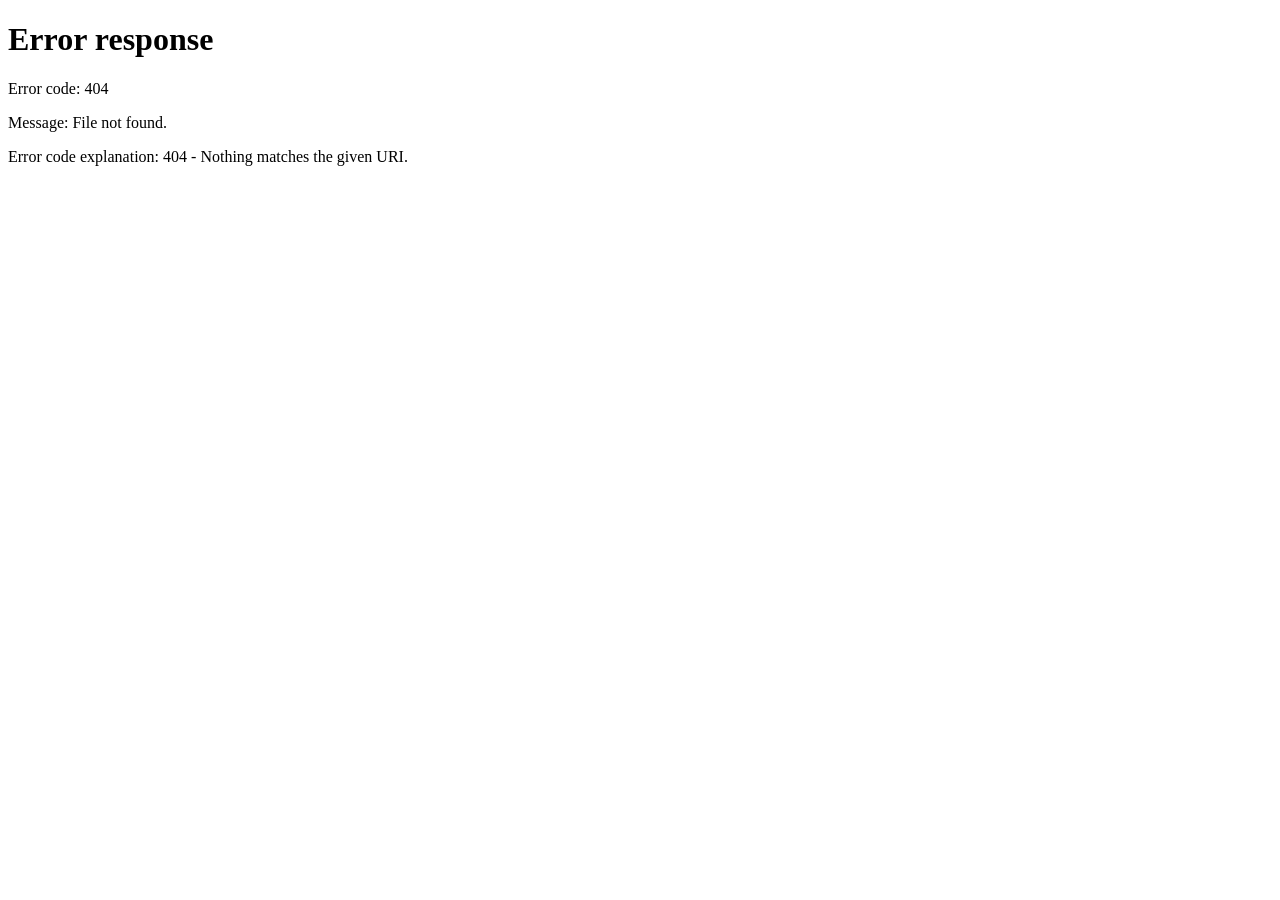
==== index.html @ 54b3a027 "Add HTML redirect to fich-lite index page" ====
<!DOCTYPE html>
<html>
  <head>
    <meta http-equiv="refresh" content="0; url=./fich-lite/index.html" />
  </head>
  <body>
    <p>Redirecting to <a href="./fich-lite/index.html">site</a>...</p>
  </body>
</html>
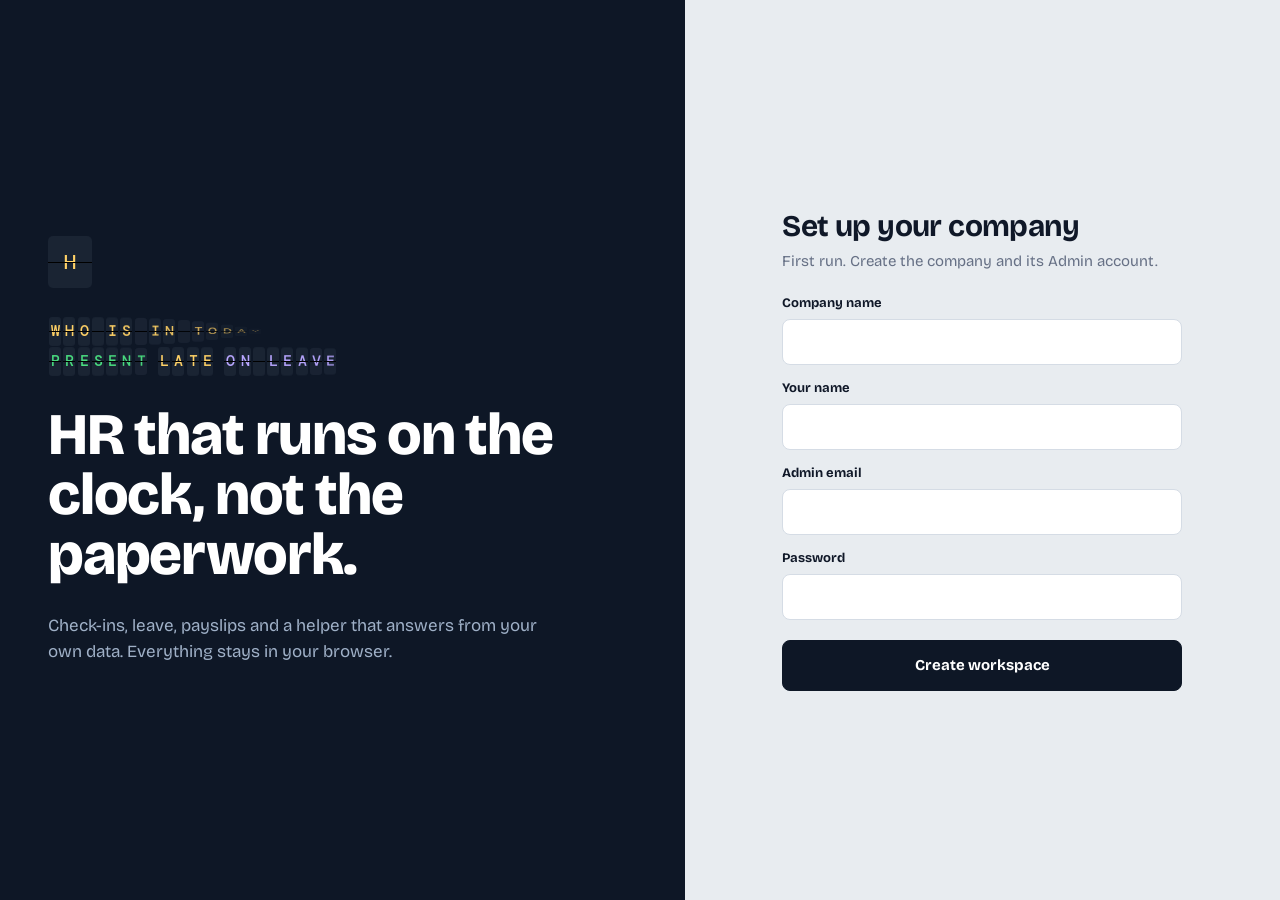
==== commit 2938eaeb: "Update redirect URL in index.html" ====
--- a/index.html
+++ b/index.html
@@ -1,9 +1,9 @@
 <!DOCTYPE html>
 <html>
   <head>
-    <meta http-equiv="refresh" content="0; url=./fich-lite/index.html" />
+    <meta http-equiv="refresh" content="0; url=./hcm-lite/index.html" />
   </head>
   <body>
-    <p>Redirecting to <a href="./fich-lite/index.html">site</a>...</p>
+    <p>Redirecting to <a href="./hcm-lite/index.html">site</a>...</p>
   </body>
 </html>
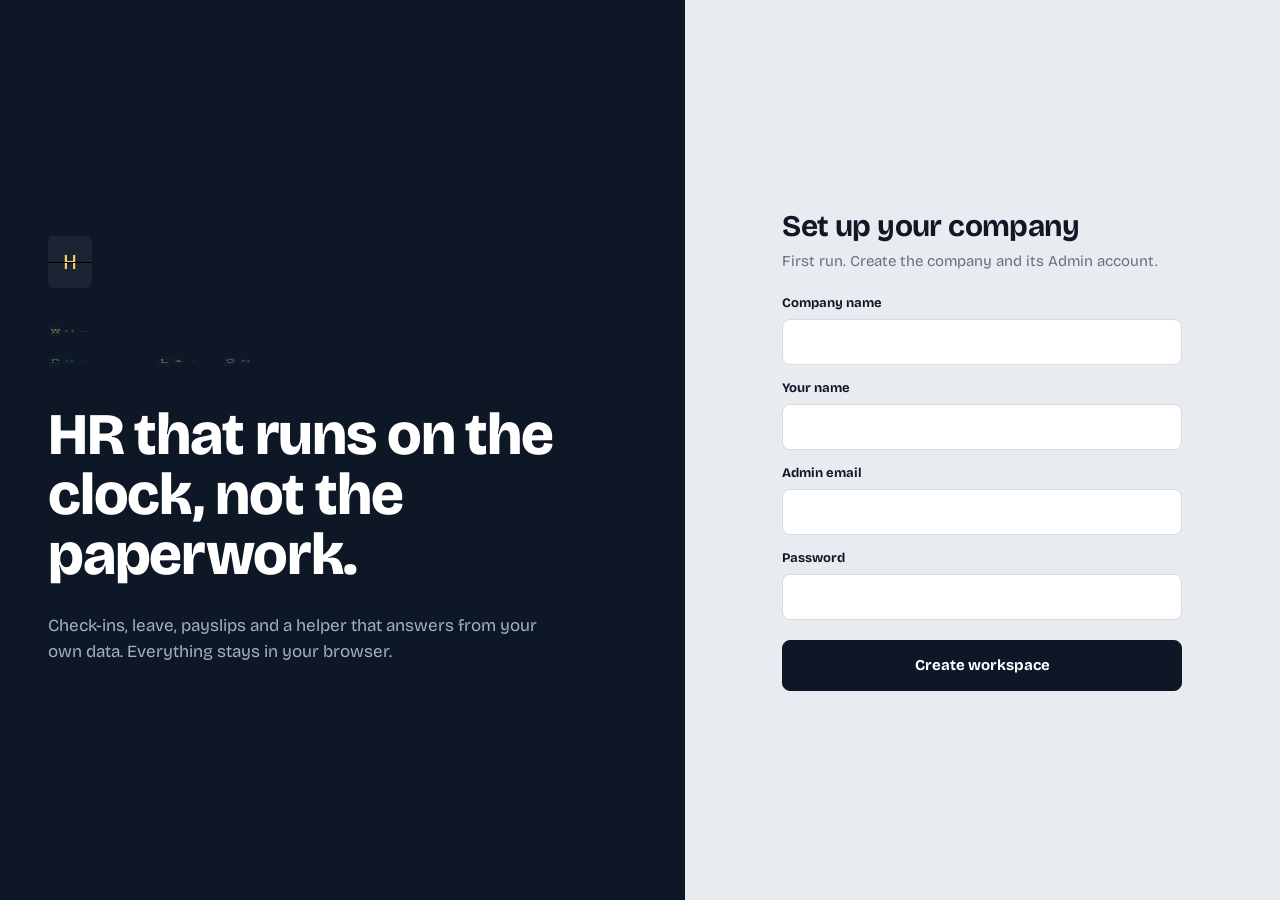
==== commit 0639d714: "Fix HTML formatting in index.html" ====
--- a/index.html
+++ b/index.html
@@ -6,4 +6,5 @@
   <body>
     <p>Redirecting to <a href="./hcm-lite/index.html">site</a>...</p>
   </body>
+  
 </html>
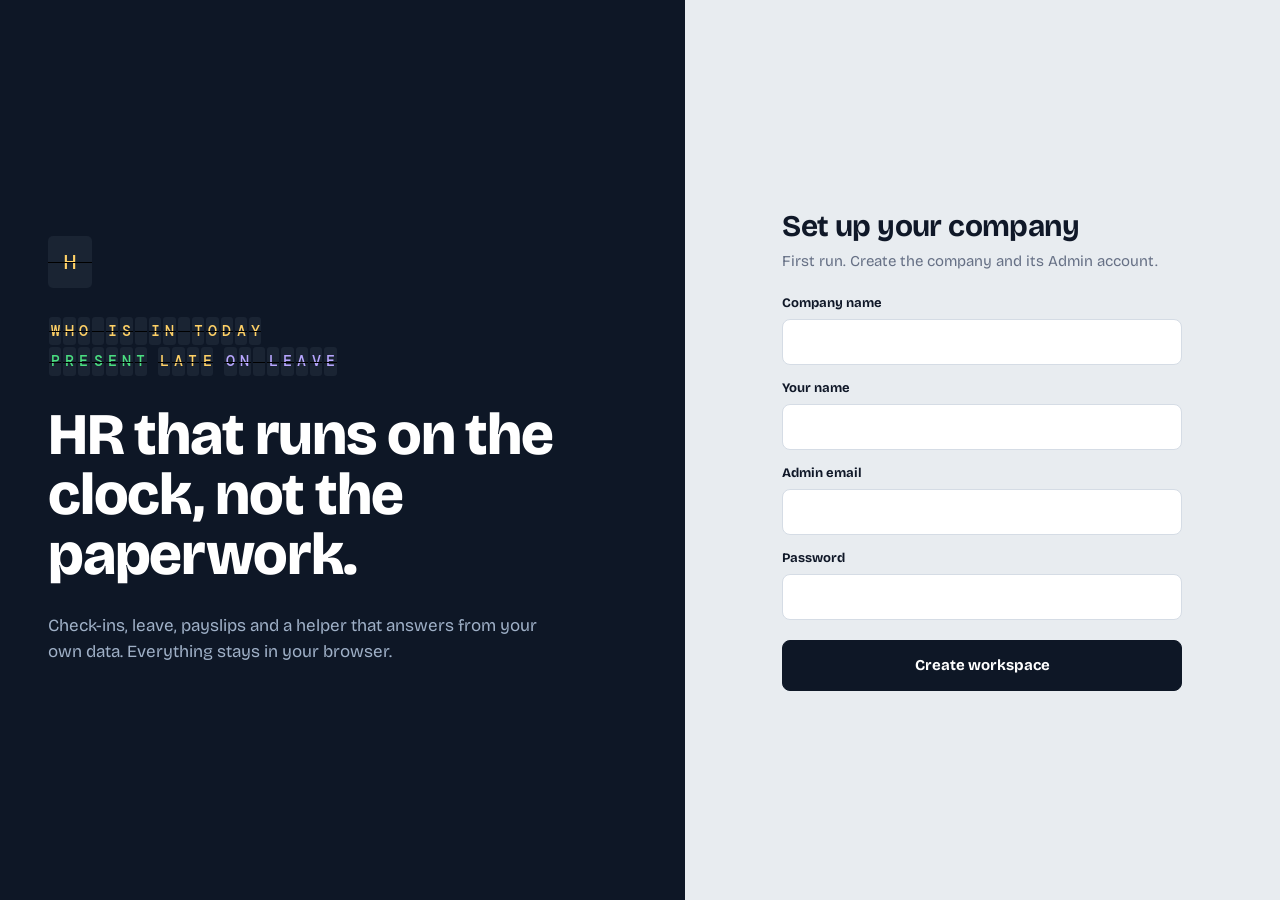
==== commit 27d77ee5: "Add files via upload" ====
--- a/index.html
+++ b/index.html
@@ -1,10 +1,3 @@
-<!DOCTYPE html>
-<html>
-  <head>
-    <meta http-equiv="refresh" content="0; url=./hcm-lite/index.html" />
-  </head>
-  <body>
-    <p>Redirecting to <a href="./hcm-lite/index.html">site</a>...</p>
-  </body>
-  
-</html>
+<!doctype html><html lang="en"><head><meta charset="utf-8"><meta name="viewport" content="width=device-width,initial-scale=1"><title>HCM Lite</title><link rel="preconnect" href="https://fonts.googleapis.com"><link href="https://fonts.googleapis.com/css2?family=Bricolage+Grotesque:wght@400;600;800&family=DM+Mono:wght@400;500&display=swap" rel="stylesheet"><link rel="stylesheet" href="css/style.css"></head>
+<body data-page="index"><div class="auth"><section class="hero"><div class="logo" style="width:44px;height:52px">H</div><div id="board"></div><h1>HR that runs on the clock, not the paperwork.</h1><p>Check-ins, leave, payslips and a helper that answers from your own data. Everything stays in your browser.</p></section><section class="formw"><div id="authbox"></div></section></div>
+<script src="js/storage.js"></script><script src="js/ui.js"></script><script src="js/auth.js"></script></body></html>
--- a/css/style.css
+++ b/css/style.css
@@ -0,0 +1,110 @@
+:root{--bg:#e8ecf0;--pn:#fff;--tx:#101828;--mut:#667085;--bd:#d5dce5;--ink:#0e1726;--a:#00a86b;--warn:#f5a524;--bad:#e5484d;--pur:#6e56cf;--blu:#2f6bff;--soft:#f3f5f8}
+[data-theme=dark]{--bg:#080d15;--pn:#111925;--tx:#eaf0f8;--mut:#8b98ad;--bd:#233044;--ink:#04070c;--soft:#172131}
+*{box-sizing:border-box;margin:0}
+body{font:15px/1.5 "Bricolage Grotesque",system-ui,sans-serif;color:var(--tx);background:var(--bg);min-height:100vh}
+h1,h2,h3{letter-spacing:-.02em;line-height:1.15}
+.mut,small{color:var(--mut)}
+button{font:inherit;cursor:pointer}
+:focus-visible{outline:3px solid var(--blu);outline-offset:2px}
+.layout{display:grid;grid-template-columns:250px 1fr;min-height:100vh}
+.side{background:var(--ink);color:#c9d3e2;padding:24px 14px;position:sticky;top:0;height:100vh;display:flex;flex-direction:column;gap:26px}
+.brand{display:flex;gap:12px;align-items:center;color:#fff;font-weight:800;font-size:19px;padding:0 8px}
+.brand small{display:block;font-weight:400;font-size:12px;color:#7d8ba1}
+.logo{width:36px;height:42px;background:#1a2433;border-radius:5px;display:grid;place-items:center;color:#ffd166;font:500 20px "DM Mono",monospace;position:relative}
+.logo::after{content:"";position:absolute;left:0;right:0;top:50%;height:1px;background:#000}
+.nav a{display:flex;gap:12px;align-items:center;padding:11px 12px;border-radius:8px;color:#9fb0c7;text-decoration:none;font-weight:600;margin-bottom:3px;border-left:3px solid transparent}
+.nav a svg{width:19px;height:19px;fill:none;stroke:currentColor;stroke-width:1.8;stroke-linecap:round;stroke-linejoin:round}
+.nav a:hover{background:#142034;color:#fff}
+.nav a.on{background:#16233a;color:#fff;border-left-color:var(--a)}
+.me{margin-top:auto;display:flex;gap:10px;align-items:center;padding:10px;background:#111c2d;border-radius:10px;color:#fff}
+.me small{display:block;color:#7d8ba1}
+.av{width:38px;height:38px;border-radius:50%;background:var(--a);color:#04210f;display:grid;place-items:center;font-weight:800;flex:none}
+.content{padding:28px 32px 80px;min-width:0}
+.top{display:flex;justify-content:space-between;align-items:flex-start;gap:16px;margin-bottom:24px;flex-wrap:wrap}
+.top h1{font-size:30px;font-weight:800}
+.tools{display:flex;gap:8px}
+.btn{border:1px solid var(--bd);background:var(--pn);color:var(--tx);padding:10px 16px;border-radius:8px;font-weight:700;transition:.15s;text-decoration:none;display:inline-block}
+.btn:hover{border-color:var(--tx)}
+.btn.pri{background:var(--ink);color:#fff;border-color:var(--ink)}
+[data-theme=dark] .btn.pri{background:var(--a);color:#04210f;border-color:var(--a)}
+.btn.ok{background:var(--a);color:#04210f;border-color:var(--a)}
+.btn.no{background:var(--bad);color:#fff;border-color:var(--bad)}
+.btn.sm{padding:6px 11px;font-size:13px}
+.btn.wide{width:100%;padding:13px;margin-top:6px}
+.btn:disabled{opacity:.4;cursor:not-allowed}
+.pn{background:var(--pn);border:1px solid var(--bd);border-radius:14px;padding:22px}
+.pn>h3{margin-bottom:14px;font-size:18px}
+.grid{display:grid;gap:16px}
+.stats{grid-template-columns:repeat(auto-fit,minmax(160px,1fr));margin-bottom:16px}
+.stat{background:var(--pn);border:1px solid var(--bd);border-radius:14px;padding:18px 20px;border-top:4px solid var(--c,var(--a))}
+.stat b{display:block;font-size:38px;font-weight:800;letter-spacing:-.04em;line-height:1.1}
+.stat span{color:var(--mut);font-weight:600;font-size:14px}
+.cols{display:grid;grid-template-columns:1.4fr 1fr;gap:16px;margin-bottom:16px}
+.board{background:var(--ink);border-radius:14px;padding:20px;color:#f5f7fa;font-family:"DM Mono",monospace;overflow-x:auto}
+.board h3{font:500 13px "DM Mono",monospace;color:#7d8ba1;margin-bottom:10px;letter-spacing:.08em}
+.brow{display:grid;grid-template-columns:2.2fr 1.3fr .9fr .9fr 1.2fr;gap:10px;padding:8px 0;border-bottom:1px solid #1b2739;align-items:center;min-width:560px}
+.brow.h span{color:#7d8ba1;font-size:12px}
+.fl{display:inline-block;background:#1a2433;color:#ffd166;min-width:.82em;text-align:center;padding:3px 1px;margin:1px;border-radius:3px;position:relative;font-weight:500;animation:flip .5s both;animation-delay:calc(var(--i)*22ms)}
+.fl::after{content:"";position:absolute;left:0;right:0;top:50%;height:1px;background:#000}
+.fl.g{color:#4ade80}.fl.r{color:#ff7a7f}.fl.p{color:#b8a6ff}.fl.w{color:#fff}.fl.b{color:#7eb0ff}
+.fl.big{font-size:44px;padding:8px 6px;min-width:1em;margin:2px}
+@keyframes flip{0%{transform:rotateX(-90deg);opacity:0}60%{opacity:1}100%{transform:none}}
+.bars{display:flex;align-items:flex-end;gap:12px;height:190px}
+.bar{flex:1;height:100%;display:flex;flex-direction:column;justify-content:flex-end;align-items:center;gap:4px}
+.bar span{width:100%;background:var(--ink);border-radius:6px 6px 2px 2px;min-height:4px;transform-origin:bottom;animation:grow .7s both}
+[data-theme=dark] .bar span{background:var(--a)}
+@keyframes grow{from{transform:scaleY(0)}}
+.hb{margin-bottom:14px}.hb div{display:flex;justify-content:space-between;font-weight:600;margin-bottom:5px}
+.hb i{display:block;height:10px;background:var(--soft);border-radius:9px;overflow:hidden}.hb i b{display:block;height:100%;background:var(--a);border-radius:9px;animation:wid .8s both}
+@keyframes wid{from{width:0}}
+table{width:100%;border-collapse:collapse}
+th{text-align:left;font-size:13px;color:var(--mut);padding:10px 14px;font-weight:600;white-space:nowrap}
+td{padding:12px 14px;border-top:1px solid var(--bd);vertical-align:middle}
+.tw{overflow-x:auto;padding:6px}
+.who{display:flex;gap:10px;align-items:center}.who .av{width:34px;height:34px;font-size:13px;background:var(--soft);color:var(--tx)}
+.b{padding:3px 10px;border-radius:6px;font-size:12px;font-weight:700;white-space:nowrap;background:var(--soft);color:var(--mut)}
+.b.present,.b.approved{background:#00a86b22;color:#0a8f5c}.b.late,.b.notin,.b.pending{background:#f5a52430;color:#b87400}.b.half{background:#ff7a1a26;color:#d4590a}.b.absent,.b.rejected{background:#e5484d22;color:#d02f35}.b.leave{background:#6e56cf24;color:#6e56cf}
+[data-theme=dark] .b.present,[data-theme=dark] .b.approved{color:#4ade80}[data-theme=dark] .b.late,[data-theme=dark] .b.pending,[data-theme=dark] .b.notin{color:#ffc65c}[data-theme=dark] .b.absent,[data-theme=dark] .b.rejected{color:#ff7a7f}[data-theme=dark] .b.leave{color:#b8a6ff}
+.f{display:block;margin-bottom:14px}.f>span{display:block;font-weight:700;font-size:13px;margin-bottom:5px}
+input,select,textarea{width:100%;padding:11px 13px;border-radius:8px;border:1.5px solid var(--bd);background:var(--pn);color:var(--tx);font:inherit}
+input:focus,select:focus,textarea:focus{outline:none;border-color:var(--blu);box-shadow:0 0 0 3px #2f6bff30}
+.bad{border-color:var(--bad)!important}.err{display:block;color:var(--bad);font-size:12.5px;font-weight:600}
+.two{display:grid;grid-template-columns:1fr 1fr;gap:12px}
+.bar2{display:flex;gap:10px;margin-bottom:16px;flex-wrap:wrap}.bar2 input{flex:2;min-width:200px}.bar2 select{flex:1;min-width:150px}
+.ov{position:fixed;inset:0;background:#050a1380;z-index:100;display:grid;place-items:center;padding:16px;overflow:auto;animation:fade .15s}
+.md{background:var(--pn);border-radius:14px;padding:24px;width:min(480px,100%);max-height:94vh;overflow:auto;border:1px solid var(--bd)}
+.mh{display:flex;justify-content:space-between;align-items:center;margin-bottom:16px}.x{border:0;background:none;font-size:26px;color:var(--mut)}
+@keyframes fade{from{opacity:0}}
+#toasts{position:fixed;top:18px;right:18px;z-index:200;display:grid;gap:8px}
+.toast{background:var(--ink);color:#fff;padding:12px 16px;border-radius:8px;font-weight:600;border-left:5px solid var(--a);animation:fade .2s;box-shadow:0 10px 30px #0004}.toast.err{border-color:var(--bad)}.toast.warn{border-color:var(--warn)}
+.cal{display:grid;grid-template-columns:repeat(7,1fr);gap:5px}
+.cal div{aspect-ratio:1;border-radius:6px;display:grid;place-items:center;font-size:12px;font-weight:700;background:var(--soft);color:var(--mut)}
+.cal .h{background:none;aspect-ratio:auto;font-size:11px}.cal .present{background:var(--a);color:#04210f}.cal .late{background:var(--warn);color:#2a1a00}.cal .half{background:#ff7a1a;color:#fff}.cal .absent{background:var(--bad);color:#fff}.cal .leave{background:var(--pur);color:#fff}.cal .tdy{outline:2px solid var(--tx);outline-offset:1px}
+.leg{display:flex;gap:12px;flex-wrap:wrap;font-size:12px;margin-top:12px;color:var(--mut)}.leg i{display:inline-block;width:10px;height:10px;border-radius:3px;margin-right:4px}
+.prog{height:14px;background:var(--soft);border-radius:8px;position:relative;margin:18px 0 6px}.prog b{display:block;height:100%;border-radius:8px;background:var(--a);transition:width 1s}.prog u{position:absolute;top:-5px;bottom:-5px;width:2px;background:var(--tx)}
+.ann{padding:12px 14px;background:var(--soft);border-radius:10px;border-left:4px solid var(--blu);margin-bottom:10px}.ann p{margin:2px 0}
+.lv{display:grid;grid-template-columns:repeat(auto-fill,minmax(290px,1fr));gap:14px}
+.lv .pn{display:flex;flex-direction:column;gap:10px}.row{display:flex;gap:8px;flex-wrap:wrap;align-items:center}.sp{justify-content:space-between}
+.tabs{display:flex;gap:6px;margin-bottom:16px;flex-wrap:wrap}.tabs .btn.on{background:var(--ink);color:#fff;border-color:var(--ink)}
+.empty{text-align:center;padding:40px 16px;color:var(--mut)}.empty b{display:block;color:var(--tx);font-size:18px;margin-bottom:4px}
+.fab{position:fixed;right:22px;bottom:22px;z-index:60;border:0;background:var(--ink);color:#fff;padding:14px 20px;border-radius:30px;font-weight:700;box-shadow:0 10px 30px #0005;display:flex;gap:8px;align-items:center}
+.fab i{background:var(--a);color:#04210f;border-radius:6px;padding:1px 6px;font-style:normal;font-size:12px;font-weight:800}
+.chat{position:fixed;right:22px;bottom:84px;z-index:60;width:min(380px,calc(100vw - 24px));height:min(520px,70vh);background:var(--pn);border:1px solid var(--bd);border-radius:16px;display:none;flex-direction:column;box-shadow:0 20px 60px #0004;overflow:hidden}.chat.open{display:flex}
+.chat header{background:var(--ink);color:#fff;padding:14px 16px;font-weight:800}.chat header small{display:block;font-weight:400}
+.msgs{flex:1;overflow:auto;padding:14px;display:flex;flex-direction:column;gap:8px}
+.m{max-width:85%;padding:9px 13px;border-radius:12px;background:var(--soft);white-space:pre-line}.m.u{align-self:flex-end;background:var(--blu);color:#fff}
+.chips{display:flex;gap:6px;flex-wrap:wrap;padding:0 14px 8px}.chips button{border:1px solid var(--bd);background:none;color:var(--tx);border-radius:20px;padding:4px 10px;font-size:12.5px}
+.chat form{display:flex;gap:8px;padding:10px;border-top:1px solid var(--bd)}
+.slip{max-width:760px}.slip h2{font-size:26px}.slip table td:last-child,.slip table th:last-child{text-align:right}.net{background:var(--ink);color:#fff;border-radius:12px;padding:18px 22px;display:flex;justify-content:space-between;align-items:center;margin-top:16px}.net b{font:500 30px "DM Mono",monospace;color:#4ade80}
+.auth{display:grid;grid-template-columns:1.15fr 1fr;min-height:100vh}
+.hero{background:var(--ink);color:#fff;padding:48px;display:flex;flex-direction:column;justify-content:center;gap:28px;font-family:"DM Mono",monospace}
+.hero h1{font:800 clamp(34px,4.6vw,60px) "Bricolage Grotesque",sans-serif;line-height:1.02}
+.hero p{color:#9fb0c7;max-width:46ch;font-family:"Bricolage Grotesque",sans-serif;font-size:17px}
+.formw{display:grid;place-items:center;padding:32px}.formw>div{width:min(400px,100%)}.formw h2{font-size:30px;margin-bottom:6px}.formw p{margin-bottom:22px}
+@media(max-width:900px){.auth{grid-template-columns:1fr}.hero{padding:32px 24px}.cols{grid-template-columns:1fr}
+.layout{grid-template-columns:1fr}.side{position:fixed;top:auto;bottom:0;left:0;right:0;height:auto;flex-direction:row;padding:6px;z-index:50}.brand,.me{display:none}.nav{display:flex;width:100%;justify-content:space-around}.nav a{flex-direction:column;gap:2px;font-size:11px;padding:7px 10px;margin:0;border-left:0;border-top:3px solid transparent}.nav a.on{border-top-color:var(--a)}
+.content{padding:20px 14px 100px}.fab{bottom:84px;right:14px}.chat{bottom:140px;right:12px}.two{grid-template-columns:1fr}.fl.big{font-size:30px}}
+@media(prefers-reduced-motion:reduce){*{animation:none!important;transition:none!important}}
+@media print{.side,.tools,.noprint,.fab,.chat{display:none!important}.layout{display:block}.content{padding:0}body{background:#fff;color:#000}.pn{border:1px solid #999}.net{background:#fff;color:#000;border:2px solid #000}.net b{color:#000}}
+#rep{display:none}
+@media print{body.rp .layout,body.rp .fab,body.rp .chat,body.rp #toasts{display:none!important}body.rp #rep{display:block;padding:24px}#rep table{width:100%;border-collapse:collapse}#rep th,#rep td{border:1px solid #888;padding:6px 8px;text-align:left;font-size:12px}}
